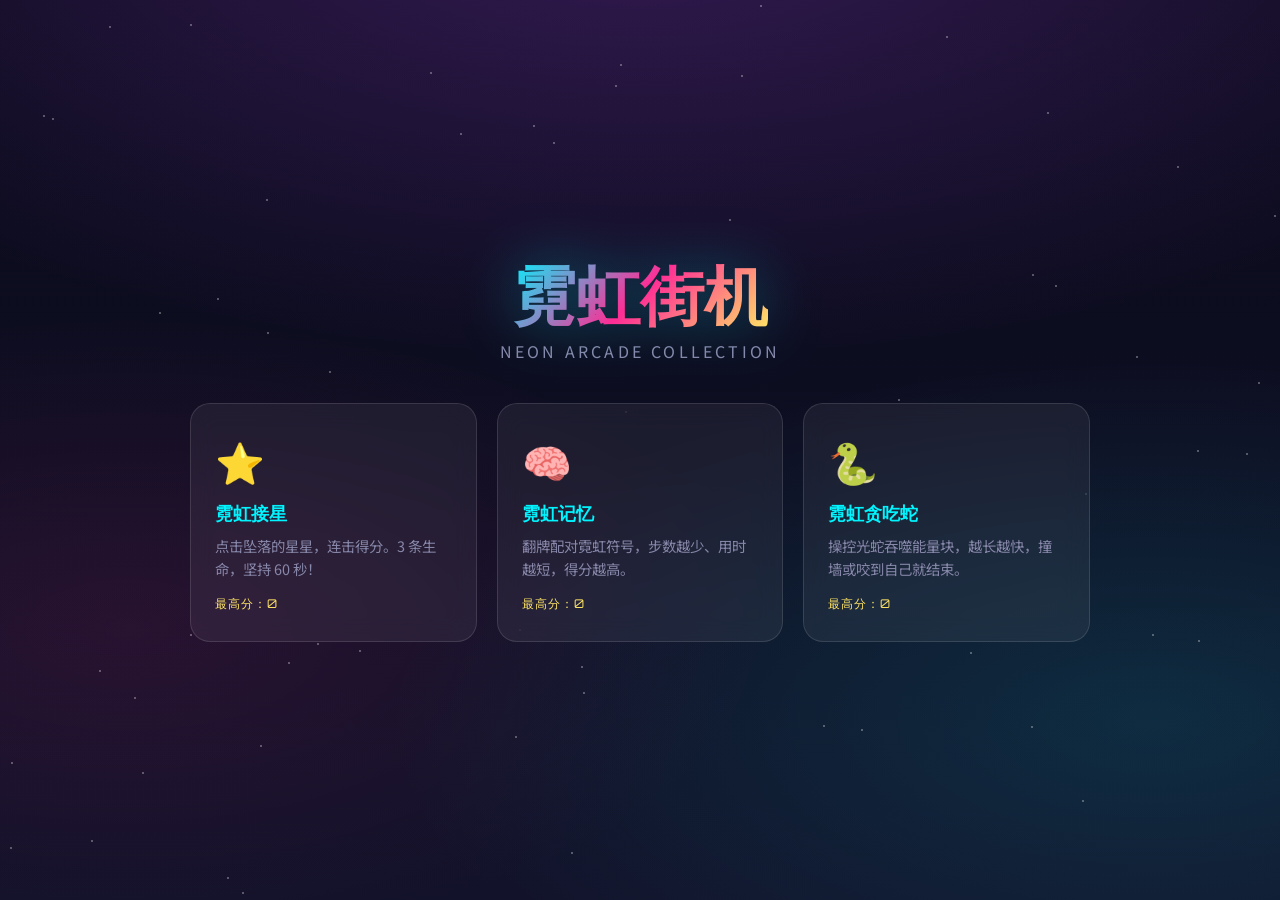
==== index.html @ 0dde3b13 "Add files via upload" ====
<!DOCTYPE html>
<html lang="zh-CN">
<head>
  <meta charset="UTF-8">
  <meta name="viewport" content="width=device-width, initial-scale=1.0">
  <title>霓虹街机 - 游戏大厅</title>
  <link rel="stylesheet" href="css/style.css">
</head>
<body>
  <div class="bg-stars" id="bgStars"></div>

  <main class="page">
    <h1 class="logo">霓虹街机</h1>
    <p class="subtitle">Neon Arcade Collection</p>

    <div class="hub-grid">
      <a href="star.html" class="game-card">
        <div class="game-card-icon">⭐</div>
        <div class="game-card-title">霓虹接星</div>
        <p class="game-card-desc">点击坠落的星星，连击得分。3 条生命，坚持 60 秒！</p>
        <div class="game-card-score">最高分：<span id="starScore">0</span></div>
      </a>

      <a href="memory.html" class="game-card">
        <div class="game-card-icon">🧠</div>
        <div class="game-card-title">霓虹记忆</div>
        <p class="game-card-desc">翻牌配对霓虹符号，步数越少、用时越短，得分越高。</p>
        <div class="game-card-score">最高分：<span id="memoryScore">0</span></div>
      </a>

      <a href="snake.html" class="game-card">
        <div class="game-card-icon">🐍</div>
        <div class="game-card-title">霓虹贪吃蛇</div>
        <p class="game-card-desc">操控光蛇吞噬能量块，越长越快，撞墙或咬到自己就结束。</p>
        <div class="game-card-score">最高分：<span id="snakeScore">0</span></div>
      </a>
    </div>
  </main>

  <script src="js/storage.js"></script>
  <script>
    document.getElementById('starScore').textContent = getHighScore('star');
    document.getElementById('memoryScore').textContent = getHighScore('memory');
    document.getElementById('snakeScore').textContent = getHighScore('snake');

    const container = document.getElementById('bgStars');
    for (let i = 0; i < 60; i++) {
      const star = document.createElement('span');
      star.style.left = Math.random() * 100 + '%';
      star.style.top = Math.random() * 100 + '%';
      star.style.animationDelay = Math.random() * 3 + 's';
      container.appendChild(star);
    }
  </script>
</body>
</html>
---- css/style.css ----
@import url('https://fonts.googleapis.com/css2?family=Orbitron:wght@400;700;900&family=Noto+Sans+SC:wght@400;700&display=swap');

:root {
  --bg-deep: #0a0a1a;
  --bg-mid: #12122a;
  --neon-cyan: #00f5ff;
  --neon-pink: #ff2d95;
  --neon-yellow: #ffe566;
  --neon-purple: #b44dff;
  --text: #e8e8ff;
  --text-dim: #8888aa;
  --glass: rgba(255, 255, 255, 0.06);
  --glass-border: rgba(255, 255, 255, 0.12);
}

* {
  margin: 0;
  padding: 0;
  box-sizing: border-box;
}

html, body {
  min-height: 100vh;
  font-family: 'Noto Sans SC', sans-serif;
  color: var(--text);
  background: var(--bg-deep);
  overflow-x: hidden;
}

body {
  background:
    radial-gradient(ellipse 80% 50% at 50% -10%, rgba(180, 77, 255, 0.25), transparent),
    radial-gradient(ellipse 60% 40% at 90% 80%, rgba(0, 245, 255, 0.12), transparent),
    radial-gradient(ellipse 50% 35% at 10% 70%, rgba(255, 45, 149, 0.1), transparent),
    linear-gradient(180deg, var(--bg-deep) 0%, var(--bg-mid) 100%);
}

.bg-stars {
  position: fixed;
  inset: 0;
  pointer-events: none;
  z-index: 0;
  overflow: hidden;
}

.bg-stars span {
  position: absolute;
  width: 2px;
  height: 2px;
  background: white;
  border-radius: 50%;
  opacity: 0.4;
  animation: twinkle 3s ease-in-out infinite;
}

@keyframes twinkle {
  0%, 100% { opacity: 0.2; transform: scale(1); }
  50% { opacity: 0.8; transform: scale(1.5); }
}

.page {
  position: relative;
  z-index: 1;
  min-height: 100vh;
  display: flex;
  flex-direction: column;
  align-items: center;
  justify-content: center;
  padding: 2rem 1.5rem;
}

.logo {
  font-family: 'Orbitron', sans-serif;
  font-weight: 900;
  font-size: clamp(2.2rem, 8vw, 4rem);
  text-align: center;
  line-height: 1.15;
  background: linear-gradient(135deg, var(--neon-cyan), var(--neon-pink), var(--neon-yellow));
  -webkit-background-clip: text;
  -webkit-text-fill-color: transparent;
  background-clip: text;
  filter: drop-shadow(0 0 30px rgba(0, 245, 255, 0.35));
  margin-bottom: 0.5rem;
}

.subtitle {
  color: var(--text-dim);
  font-size: 1rem;
  letter-spacing: 0.2em;
  text-transform: uppercase;
  margin-bottom: 2.5rem;
}

.card {
  background: var(--glass);
  border: 1px solid var(--glass-border);
  border-radius: 20px;
  padding: 2rem;
  backdrop-filter: blur(12px);
  max-width: 420px;
  width: 100%;
  box-shadow:
    0 8px 32px rgba(0, 0, 0, 0.4),
    inset 0 1px 0 rgba(255, 255, 255, 0.08);
}

.btn {
  display: inline-flex;
  align-items: center;
  justify-content: center;
  gap: 0.5rem;
  width: 100%;
  padding: 1rem 1.5rem;
  margin-top: 0.75rem;
  border: none;
  border-radius: 12px;
  font-family: 'Orbitron', sans-serif;
  font-size: 0.95rem;
  font-weight: 700;
  letter-spacing: 0.08em;
  text-decoration: none;
  cursor: pointer;
  transition: transform 0.15s, box-shadow 0.15s, filter 0.15s;
}

.btn:active {
  transform: scale(0.97);
}

.btn-primary {
  background: linear-gradient(135deg, var(--neon-cyan), var(--neon-purple));
  color: #0a0a1a;
  box-shadow: 0 0 24px rgba(0, 245, 255, 0.35);
}

.btn-primary:hover {
  filter: brightness(1.1);
  box-shadow: 0 0 36px rgba(0, 245, 255, 0.5);
}

.btn-secondary {
  background: transparent;
  color: var(--neon-cyan);
  border: 1px solid rgba(0, 245, 255, 0.4);
}

.btn-secondary:hover {
  background: rgba(0, 245, 255, 0.08);
  box-shadow: 0 0 20px rgba(0, 245, 255, 0.2);
}

.btn-danger {
  background: linear-gradient(135deg, var(--neon-pink), #cc0066);
  color: white;
  box-shadow: 0 0 24px rgba(255, 45, 149, 0.35);
}

.rules-list {
  list-style: none;
  margin: 1.5rem 0;
}

.rules-list li {
  padding: 0.65rem 0;
  border-bottom: 1px solid rgba(255, 255, 255, 0.06);
  color: var(--text-dim);
  font-size: 0.95rem;
  line-height: 1.5;
}

.rules-list li:last-child {
  border-bottom: none;
}

.rules-list strong {
  color: var(--neon-yellow);
}

.high-score-box {
  text-align: center;
  margin-top: 1.5rem;
  padding: 1rem;
  border-radius: 12px;
  background: rgba(255, 229, 102, 0.08);
  border: 1px solid rgba(255, 229, 102, 0.2);
}

.high-score-label {
  font-size: 0.75rem;
  letter-spacing: 0.15em;
  color: var(--neon-yellow);
  text-transform: uppercase;
}

.high-score-value {
  font-family: 'Orbitron', sans-serif;
  font-size: 2rem;
  font-weight: 900;
  color: var(--neon-yellow);
  text-shadow: 0 0 20px rgba(255, 229, 102, 0.5);
}

/* Game page */
.game-header {
  position: fixed;
  top: 0;
  left: 0;
  right: 0;
  z-index: 100;
  display: flex;
  justify-content: space-between;
  align-items: center;
  padding: 1rem 1.5rem;
  background: rgba(10, 10, 26, 0.85);
  backdrop-filter: blur(10px);
  border-bottom: 1px solid var(--glass-border);
}

.stat-group {
  display: flex;
  gap: 1.5rem;
}

.stat {
  text-align: center;
}

.stat-label {
  font-size: 0.65rem;
  letter-spacing: 0.12em;
  color: var(--text-dim);
  text-transform: uppercase;
}

.stat-value {
  font-family: 'Orbitron', sans-serif;
  font-size: 1.4rem;
  font-weight: 700;
}

.stat-value.score { color: var(--neon-cyan); }
.stat-value.lives { color: var(--neon-pink); }
.stat-value.time { color: var(--neon-yellow); }
.stat-value.combo { color: var(--neon-purple); }

.game-area {
  position: fixed;
  inset: 0;
  top: 72px;
  cursor: crosshair;
  overflow: hidden;
}

.falling-star {
  position: absolute;
  width: 48px;
  height: 48px;
  cursor: pointer;
  user-select: none;
  transition: transform 0.1s;
  filter: drop-shadow(0 0 8px currentColor);
  animation: starPulse 1.5s ease-in-out infinite;
}

.falling-star:hover {
  transform: scale(1.15);
}

.falling-star svg {
  width: 100%;
  height: 100%;
}

.falling-star.cyan { color: var(--neon-cyan); }
.falling-star.pink { color: var(--neon-pink); }
.falling-star.yellow { color: var(--neon-yellow); }
.falling-star.purple { color: var(--neon-purple); }

@keyframes starPulse {
  0%, 100% { filter: drop-shadow(0 0 8px currentColor); }
  50% { filter: drop-shadow(0 0 16px currentColor); }
}

.catch-burst {
  position: absolute;
  pointer-events: none;
  font-family: 'Orbitron', sans-serif;
  font-weight: 900;
  font-size: 1.2rem;
  color: var(--neon-yellow);
  text-shadow: 0 0 10px var(--neon-yellow);
  animation: burstUp 0.6s ease-out forwards;
  z-index: 50;
}

@keyframes burstUp {
  0% { opacity: 1; transform: translateY(0) scale(1); }
  100% { opacity: 0; transform: translateY(-40px) scale(1.3); }
}

.combo-banner {
  position: fixed;
  top: 50%;
  left: 50%;
  transform: translate(-50%, -50%) scale(0);
  font-family: 'Orbitron', sans-serif;
  font-size: 2.5rem;
  font-weight: 900;
  color: var(--neon-purple);
  text-shadow: 0 0 30px var(--neon-purple);
  pointer-events: none;
  z-index: 200;
  transition: transform 0.2s cubic-bezier(0.34, 1.56, 0.64, 1);
}

.combo-banner.show {
  transform: translate(-50%, -50%) scale(1);
}

.game-overlay {
  position: fixed;
  inset: 0;
  background: rgba(10, 10, 26, 0.92);
  display: flex;
  flex-direction: column;
  align-items: center;
  justify-content: center;
  z-index: 300;
  opacity: 0;
  pointer-events: none;
  transition: opacity 0.3s;
}

.game-overlay.visible {
  opacity: 1;
  pointer-events: auto;
}

.game-overlay h2 {
  font-family: 'Orbitron', sans-serif;
  font-size: 2rem;
  margin-bottom: 1rem;
  color: var(--neon-pink);
}

.game-overlay p {
  color: var(--text-dim);
  margin-bottom: 2rem;
}

/* Result page */
.result-icon {
  font-size: 4rem;
  margin-bottom: 1rem;
  animation: bounce 1s ease infinite;
}

@keyframes bounce {
  0%, 100% { transform: translateY(0); }
  50% { transform: translateY(-10px); }
}

.result-score {
  font-family: 'Orbitron', sans-serif;
  font-size: 3.5rem;
  font-weight: 900;
  background: linear-gradient(135deg, var(--neon-cyan), var(--neon-yellow));
  -webkit-background-clip: text;
  -webkit-text-fill-color: transparent;
  background-clip: text;
  text-align: center;
  margin: 0.5rem 0 1.5rem;
}

.result-grid {
  display: grid;
  grid-template-columns: 1fr 1fr;
  gap: 1rem;
  margin-bottom: 1.5rem;
}

.result-item {
  text-align: center;
  padding: 0.75rem;
  border-radius: 10px;
  background: rgba(255, 255, 255, 0.04);
}

.result-item .label {
  font-size: 0.7rem;
  color: var(--text-dim);
  letter-spacing: 0.1em;
  text-transform: uppercase;
}

.result-item .value {
  font-family: 'Orbitron', sans-serif;
  font-size: 1.3rem;
  font-weight: 700;
  margin-top: 0.25rem;
}

.new-record {
  display: none;
  text-align: center;
  padding: 0.75rem 1rem;
  margin-bottom: 1rem;
  border-radius: 10px;
  background: linear-gradient(135deg, rgba(255, 229, 102, 0.15), rgba(255, 45, 149, 0.15));
  border: 1px solid rgba(255, 229, 102, 0.4);
  color: var(--neon-yellow);
  font-family: 'Orbitron', sans-serif;
  font-size: 0.85rem;
  letter-spacing: 0.1em;
  animation: glow 1.5s ease-in-out infinite;
}

.new-record.show {
  display: block;
}

@keyframes glow {
  0%, 100% { box-shadow: 0 0 10px rgba(255, 229, 102, 0.3); }
  50% { box-shadow: 0 0 25px rgba(255, 229, 102, 0.6); }
}

.rank-text {
  text-align: center;
  color: var(--text-dim);
  margin-bottom: 1.5rem;
  font-size: 1rem;
}

.rank-text span {
  color: var(--neon-pink);
  font-weight: 700;
}

@media (max-width: 480px) {
  .stat-group { gap: 0.75rem; }
  .stat-value { font-size: 1.1rem; }
  .falling-star { width: 40px; height: 40px; }
}

/* Hub */
.hub-grid {
  display: grid;
  grid-template-columns: repeat(auto-fit, minmax(260px, 1fr));
  gap: 1.25rem;
  max-width: 900px;
  width: 100%;
}

.game-card {
  display: block;
  text-decoration: none;
  color: inherit;
  background: var(--glass);
  border: 1px solid var(--glass-border);
  border-radius: 20px;
  padding: 1.75rem 1.5rem;
  backdrop-filter: blur(12px);
  transition: transform 0.2s, box-shadow 0.2s, border-color 0.2s;
}

.game-card:hover {
  transform: translateY(-4px);
  border-color: rgba(0, 245, 255, 0.35);
  box-shadow: 0 12px 40px rgba(0, 245, 255, 0.15);
}

.game-card-icon {
  font-size: 2.5rem;
  margin-bottom: 0.75rem;
}

.game-card-title {
  font-family: 'Orbitron', sans-serif;
  font-size: 1.1rem;
  font-weight: 700;
  margin-bottom: 0.5rem;
  color: var(--neon-cyan);
}

.game-card-desc {
  color: var(--text-dim);
  font-size: 0.9rem;
  line-height: 1.6;
  margin-bottom: 1rem;
}

.game-card-score {
  font-family: 'Orbitron', sans-serif;
  font-size: 0.75rem;
  color: var(--neon-yellow);
  letter-spacing: 0.08em;
}

.back-link {
  display: inline-block;
  margin-top: 1.5rem;
  color: var(--text-dim);
  text-decoration: none;
  font-size: 0.9rem;
  transition: color 0.15s;
}

.back-link:hover {
  color: var(--neon-cyan);
}

/* Memory */
.memory-board {
  display: grid;
  grid-template-columns: repeat(4, 1fr);
  gap: 0.65rem;
  max-width: 420px;
  width: 100%;
  margin: 0 auto;
}

.memory-card {
  aspect-ratio: 1;
  perspective: 600px;
  cursor: pointer;
}

.memory-card-inner {
  position: relative;
  width: 100%;
  height: 100%;
  transition: transform 0.45s cubic-bezier(0.4, 0, 0.2, 1);
  transform-style: preserve-3d;
}

.memory-card.flipped .memory-card-inner,
.memory-card.matched .memory-card-inner {
  transform: rotateY(180deg);
}

.memory-card.matched .memory-card-front {
  border-color: rgba(255, 229, 102, 0.5);
  box-shadow: 0 0 16px rgba(255, 229, 102, 0.3);
}

.memory-card-front,
.memory-card-back {
  position: absolute;
  inset: 0;
  border-radius: 12px;
  backface-visibility: hidden;
  display: flex;
  align-items: center;
  justify-content: center;
}

.memory-card-front {
  background: linear-gradient(135deg, rgba(0, 245, 255, 0.15), rgba(180, 77, 255, 0.15));
  border: 1px solid rgba(0, 245, 255, 0.3);
  font-size: 1.6rem;
}

.memory-card-back {
  background: rgba(255, 255, 255, 0.04);
  border: 1px solid var(--glass-border);
  transform: rotateY(180deg);
  font-family: 'Orbitron', sans-serif;
  font-size: 1.4rem;
  font-weight: 700;
  color: var(--neon-pink);
}

.memory-card.disabled {
  pointer-events: none;
}

.memory-page {
  padding-top: 5rem;
  padding-bottom: 2rem;
}

/* Snake */
.snake-wrap {
  display: flex;
  flex-direction: column;
  align-items: center;
  gap: 1rem;
  padding-top: 5rem;
  padding-bottom: 2rem;
}

.snake-canvas {
  border: 2px solid rgba(0, 245, 255, 0.35);
  border-radius: 8px;
  box-shadow:
    0 0 30px rgba(0, 245, 255, 0.15),
    inset 0 0 30px rgba(0, 0, 0, 0.5);
  background: rgba(0, 0, 0, 0.4);
  max-width: 100%;
}

.snake-controls {
  color: var(--text-dim);
  font-size: 0.85rem;
  text-align: center;
}

.snake-mobile-pad {
  display: none;
  grid-template-columns: repeat(3, 56px);
  grid-template-rows: repeat(3, 56px);
  gap: 6px;
  margin-top: 0.5rem;
}

.snake-mobile-pad button {
  border: 1px solid rgba(0, 245, 255, 0.3);
  background: rgba(0, 245, 255, 0.08);
  color: var(--neon-cyan);
  border-radius: 10px;
  font-size: 1.2rem;
  cursor: pointer;
}

.snake-mobile-pad button:active {
  background: rgba(0, 245, 255, 0.2);
}

.snake-mobile-pad .empty { visibility: hidden; }

@media (max-width: 600px) {
  .snake-mobile-pad { display: grid; }
  .memory-board { gap: 0.45rem; }
  .memory-card-back { font-size: 1.1rem; }
}
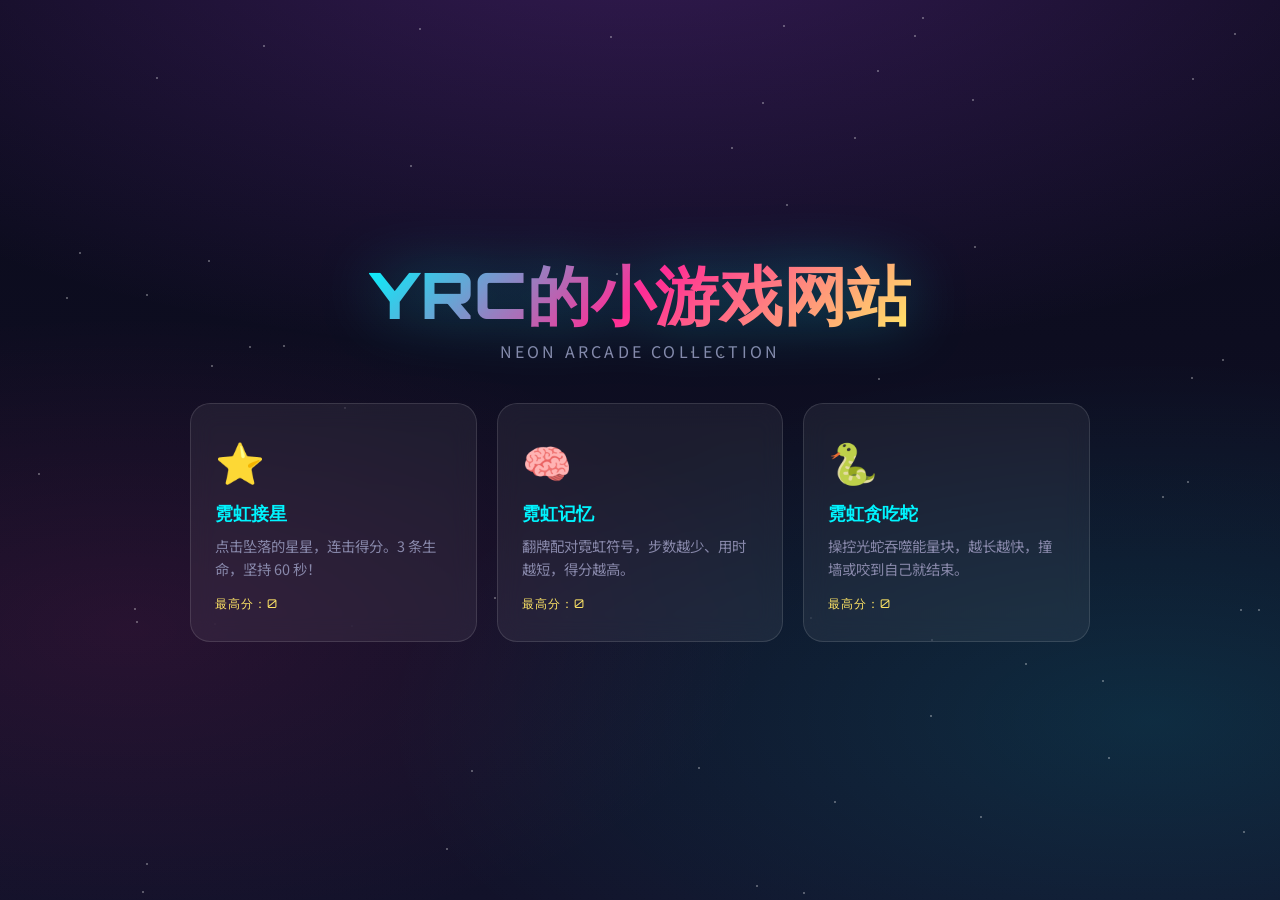
==== commit 45d3cff1: "Update index.html" ====
--- a/index.html
+++ b/index.html
@@ -10,7 +10,7 @@
   <div class="bg-stars" id="bgStars"></div>
 
   <main class="page">
-    <h1 class="logo">霓虹街机</h1>
+    <h1 class="logo">YRC的小游戏网站</h1>
     <p class="subtitle">Neon Arcade Collection</p>
 
     <div class="hub-grid">
